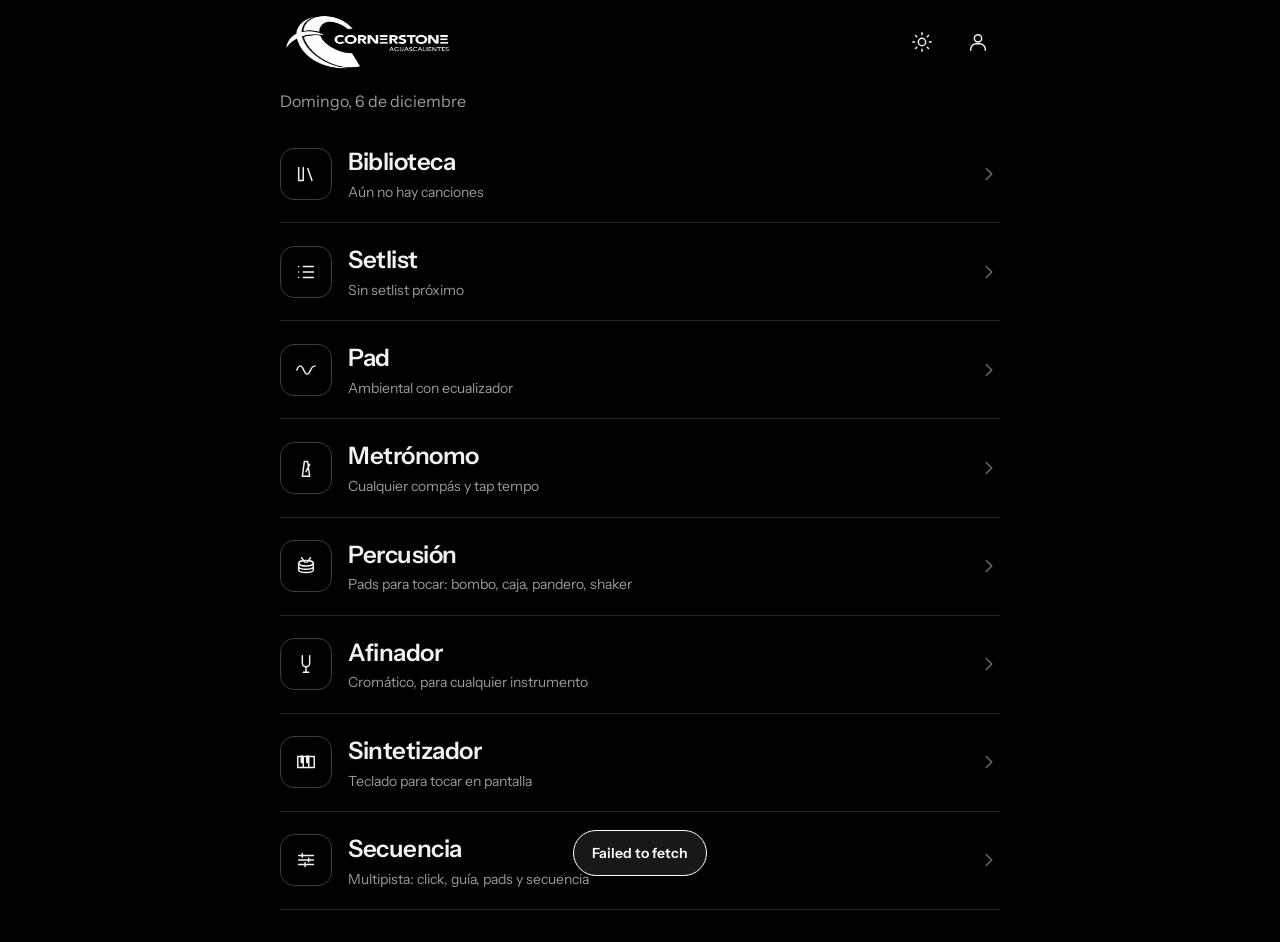
==== index.html @ 1faffb65 "Add files via upload" ====
<!DOCTYPE html>
<html lang="es">
<head>
  <meta charset="UTF-8">
  <meta name="viewport" content="width=device-width, initial-scale=1, viewport-fit=cover">
  <meta name="theme-color" content="#000000">
  <meta name="color-scheme" content="dark">
  <meta name="apple-mobile-web-app-capable" content="yes">
  <meta name="mobile-web-app-capable" content="yes">
  <meta name="apple-mobile-web-app-status-bar-style" content="black-translucent">
  <title>Alabanza</title>
  <link rel="icon" type="image/jpeg" href="logo_app.jpg">
  <link rel="apple-touch-icon" href="logo_app.jpg">

  <link rel="preconnect" href="https://fonts.googleapis.com">
  <link rel="preconnect" href="https://fonts.gstatic.com" crossorigin>
  <link rel="stylesheet" href="https://fonts.googleapis.com/css2?family=Instrument+Sans:wght@400;500;600;700&display=swap">
  <script src="theme.js"></script>
  <link rel="preload" as="image" href="logo_app_2.png">
  <link rel="stylesheet" href="styles.css">

  <!-- El orden importa -->
  <script src="music.js" defer></script>
  <script src="ui.js" defer></script>
  <script src="audio-core.js" defer></script>
  <script src="database.js" defer></script>
  <script src="pads.js" defer></script>
  <script src="metronome.js" defer></script>
  <script src="perc.js" defer></script>
  <script src="tuner.js" defer></script>
  <script src="synth.js" defer></script>
  <script src="pitchshift.js" defer></script>
  <script src="multitrack.js" defer></script>
  <script src="setlist.js" defer></script>
</head>
<body class="on-home">

  <!-- Intro: pantalla negra, el logo aparece con luz y se desvanece para entrar a la app (toca para saltar) -->
  <div id="splash" class="splash" aria-hidden="true">
    <div class="splash-glow"></div>
    <img class="splash-logo" src="logo_app_2.png" alt="">
  </div>

  <!-- Iconos (sprite) -->
  <svg width="0" height="0" style="position:absolute" aria-hidden="true">
    <defs>
      <symbol id="i-library" viewBox="0 0 24 24"><path d="M4 5v14M9 5v14M14 6l4.5 13M4 19h5"/></symbol>
      <symbol id="i-list" viewBox="0 0 24 24"><path d="M9 6h11M9 12h11M9 18h11M4 6h.01M4 12h.01M4 18h.01"/></symbol>
      <symbol id="i-tools" viewBox="0 0 24 24"><path d="M4 8h9M17 8h3M4 16h3M11 16h9"/><circle cx="15" cy="8" r="2"/><circle cx="9" cy="16" r="2"/></symbol>
      <symbol id="i-user" viewBox="0 0 24 24"><circle cx="12" cy="8" r="4"/><path d="M4 21v-1a6 6 0 0 1 6-6h4a6 6 0 0 1 6 6v1"/></symbol>
      <symbol id="i-search" viewBox="0 0 24 24"><circle cx="11" cy="11" r="7"/><path d="m20 20-4-4"/></symbol>
      <symbol id="i-plus" viewBox="0 0 24 24"><path d="M12 5v14M5 12h14"/></symbol>
      <symbol id="i-minus" viewBox="0 0 24 24"><path d="M5 12h14"/></symbol>
      <symbol id="i-edit" viewBox="0 0 24 24"><path d="M4 20h4L19 9l-4-4L4 16v4zM13.5 6.5l4 4"/></symbol>
      <symbol id="i-trash" viewBox="0 0 24 24"><path d="M4 7h16M10 11v6M14 11v6M6 7l1 13h10l1-13M9 7V4h6v3"/></symbol>
      <symbol id="i-x" viewBox="0 0 24 24"><path d="M6 6l12 12M18 6 6 18"/></symbol>
      <symbol id="i-up" viewBox="0 0 24 24"><path d="m6 14 6-6 6 6"/></symbol>
      <symbol id="i-down" viewBox="0 0 24 24"><path d="m6 10 6 6 6-6"/></symbol>
      <symbol id="i-play" viewBox="0 0 24 24"><path d="M8 5v14l11-7z" fill="currentColor" stroke="none"/></symbol>
      <symbol id="i-stop" viewBox="0 0 24 24"><rect x="6" y="6" width="12" height="12" rx="1.5" fill="currentColor" stroke="none"/></symbol>
      <symbol id="i-pad" viewBox="0 0 24 24"><path d="M2 12c2.5-6 5-6 7.5 0s5 6 7.5 0c1.2-2.8 2.4-4.3 5-4.5"/></symbol>
      <symbol id="i-home" viewBox="0 0 24 24"><path d="M4 11.5 12 4l8 7.5M6 10v10h12V10"/></symbol>
      <symbol id="i-chevron" viewBox="0 0 24 24"><path d="m9 6 6 6-6 6"/></symbol>
      <symbol id="i-sun" viewBox="0 0 24 24"><circle cx="12" cy="12" r="4"/><path d="M12 2v2M12 20v2M2 12h2M20 12h2M4.9 4.9l1.4 1.4M17.7 17.7l1.4 1.4M4.9 19.1l1.4-1.4M17.7 6.3l1.4-1.4"/></symbol>
      <symbol id="i-moon" viewBox="0 0 24 24"><path d="M20 14.5A8 8 0 0 1 9.5 4a8 8 0 1 0 10.5 10.5z"/></symbol>
      <symbol id="i-metro" viewBox="0 0 24 24"><path d="M8 21h8l-2.2-16h-3.6L8 21zM12 16l4-8"/></symbol>
      <symbol id="i-tuner" viewBox="0 0 24 24"><path d="M8 3v8a4 4 0 0 0 8 0V3M12 15v6M9 21h6"/></symbol>
      <symbol id="i-drum" viewBox="0 0 24 24"><ellipse cx="12" cy="9" rx="8" ry="3"/><path d="M4 9v7c0 1.7 3.6 3 8 3s8-1.3 8-3V9M4 12.5c0 1.7 3.6 3 8 3s8-1.3 8-3M7 3l4 5M17 3l-4 5"/></symbol>
      <symbol id="i-pause" viewBox="0 0 24 24"><path d="M8 5v14M16 5v14" stroke-width="3"/></symbol>
      <symbol id="i-multi" viewBox="0 0 24 24"><path d="M4 7h16M4 12h16M4 17h16M8 5v4M15 10v4M11 15v4"/></symbol>
      <symbol id="i-keys" viewBox="0 0 24 24"><path d="M3 6h18v12H3zM9 6v12M15 6v12"/><path d="M7.5 6v6M13.5 6v6" stroke-width="3"/></symbol>
    </defs>
  </svg>

  <div class="shell">

    <header class="topbar">
      <!-- Logo: reemplaza el título solo en Inicio; cambia con el tema -->
      <div class="brand">
        <img class="brand-img brand-light" src="logo_pagina.jpg" alt="Cornerstone Aguascalientes">
        <img class="brand-img brand-dark" src="logo_pagina_2.jpg" alt="Cornerstone Aguascalientes">
      </div>
      <h1 id="view-title">Alabanza</h1>
      <span id="net-status" class="net-status" hidden>Sin conexión</span>
      <button class="icon-btn theme-toggle" aria-label="Cambiar tema">
        <svg class="i i-sun"><use href="#i-sun"/></svg><svg class="i i-moon"><use href="#i-moon"/></svg>
      </button>
      <button id="admin-btn" class="icon-btn" aria-label="Acceso administrador" aria-pressed="false">
        <svg class="i"><use href="#i-user"/></svg>
      </button>
    </header>

    <nav class="main-nav" aria-label="Principal">
      <button class="nav-btn active" data-view="home" aria-current="page">
        <svg class="i"><use href="#i-home"/></svg><span>Inicio</span>
      </button>
      <button class="nav-btn" data-view="library">
        <svg class="i"><use href="#i-library"/></svg><span>Biblioteca</span>
      </button>
      <button class="nav-btn" data-view="setlist">
        <svg class="i"><use href="#i-list"/></svg><span>Setlist</span>
      </button>
      <button class="nav-btn" data-view="tools">
        <svg class="i"><use href="#i-tools"/></svg><span>Herramientas</span>
      </button>
    </nav>

    <main class="content">

      <!-- INICIO -->
      <section id="home-view" class="view active" aria-labelledby="view-title">
        <p id="home-date" class="home-date"></p>
        <div class="menu">
          <button class="menu-item" data-go="library">
            <span class="menu-ico"><svg class="i"><use href="#i-library"/></svg></span>
            <span class="menu-text"><span class="menu-title">Biblioteca</span><span id="home-library-sub" class="menu-sub">Cargando…</span></span>
            <svg class="i chev"><use href="#i-chevron"/></svg>
          </button>
          <button class="menu-item" data-go="setlist">
            <span class="menu-ico"><svg class="i"><use href="#i-list"/></svg></span>
            <span class="menu-text"><span class="menu-title">Setlist</span><span id="home-setlist-sub" class="menu-sub">Cargando…</span></span>
            <svg class="i chev"><use href="#i-chevron"/></svg>
          </button>
          <button class="menu-item" data-go="tools" data-focus="tool-pad">
            <span class="menu-ico"><svg class="i"><use href="#i-pad"/></svg></span>
            <span class="menu-text"><span class="menu-title">Pad</span><span class="menu-sub">Ambiental con ecualizador</span></span>
            <svg class="i chev"><use href="#i-chevron"/></svg>
          </button>
          <button class="menu-item" data-go="tools" data-focus="tool-metro">
            <span class="menu-ico"><svg class="i"><use href="#i-metro"/></svg></span>
            <span class="menu-text"><span class="menu-title">Metrónomo</span><span class="menu-sub">Cualquier compás y tap tempo</span></span>
            <svg class="i chev"><use href="#i-chevron"/></svg>
          </button>
          <button class="menu-item" data-go="tools" data-focus="tool-perc">
            <span class="menu-ico"><svg class="i"><use href="#i-drum"/></svg></span>
            <span class="menu-text"><span class="menu-title">Percusión</span><span class="menu-sub">Pads para tocar: bombo, caja, pandero, shaker</span></span>
            <svg class="i chev"><use href="#i-chevron"/></svg>
          </button>
          <button class="menu-item" data-go="tools" data-focus="tool-tuner">
            <span class="menu-ico"><svg class="i"><use href="#i-tuner"/></svg></span>
            <span class="menu-text"><span class="menu-title">Afinador</span><span class="menu-sub">Cromático, para cualquier instrumento</span></span>
            <svg class="i chev"><use href="#i-chevron"/></svg>
          </button>
          <button class="menu-item" data-go="tools" data-focus="tool-synth">
            <span class="menu-ico"><svg class="i"><use href="#i-keys"/></svg></span>
            <span class="menu-text"><span class="menu-title">Sintetizador</span><span class="menu-sub">Teclado para tocar en pantalla</span></span>
            <svg class="i chev"><use href="#i-chevron"/></svg>
          </button>
          <button class="menu-item" data-go="tools" data-focus="tool-multi">
            <span class="menu-ico"><svg class="i"><use href="#i-multi"/></svg></span>
            <span class="menu-text"><span class="menu-title">Secuencia</span><span class="menu-sub">Multipista: click, guía, pads y secuencia</span></span>
            <svg class="i chev"><use href="#i-chevron"/></svg>
          </button>
        </div>
      </section>

      <!-- BIBLIOTECA -->
      <section id="library-view" class="view" aria-labelledby="view-title">
        <div class="search-row">
          <label class="search">
            <svg class="i"><use href="#i-search"/></svg>
            <input id="search-input" type="search" placeholder="Buscar por título o letra" autocomplete="off" aria-label="Buscar canción">
          </label>
          <button id="add-song-btn" class="btn btn-primary btn-square admin-only" aria-label="Agregar canción">
            <svg class="i"><use href="#i-plus"/></svg>
          </button>
        </div>
        <div id="songs-list" class="list"><p class="empty">Cargando biblioteca…</p></div>
      </section>

      <!-- SETLIST -->
      <section id="setlist-view" class="view" aria-labelledby="view-title">
        <div class="date-row">
          <input id="setlist-date" type="date" aria-label="Fecha del servicio">
        </div>
        <div id="date-chips" class="chips" aria-label="Fechas con setlist"></div>
        <div id="setlist-songs" class="list"></div>
        <button id="add-to-setlist-btn" class="btn btn-block admin-only">
          <svg class="i"><use href="#i-plus"/></svg>Agregar canción
        </button>
      </section>

      <!-- HERRAMIENTAS -->
      <section id="tools-view" class="view" aria-labelledby="view-title">
        <div id="tool-tabs" class="seg tool-tabs" role="tablist" aria-label="Herramientas">
          <button type="button" data-tool="tool-pad" class="active">Pad</button>
          <button type="button" data-tool="tool-metro">Metrónomo</button>
          <button type="button" data-tool="tool-perc">Percusión</button>
          <button type="button" data-tool="tool-tuner">Afinador</button>
          <button type="button" data-tool="tool-synth">Sinte</button>
          <button type="button" data-tool="tool-multi">Secuencia</button>
        </div>

        <div class="tool active" id="tool-pad">
          <div class="tool-head">
            <h2>Pad</h2>
            <button id="pad-toggle" class="round-btn" aria-label="Reproducir pad" aria-pressed="false">
              <svg class="i i-play"><use href="#i-play"/></svg>
              <svg class="i i-stop"><use href="#i-stop"/></svg>
            </button>
          </div>
          <div id="pad-keys" class="keys" role="group" aria-label="Tono del pad"></div>
          <label class="slider-row">
            <span>Volumen</span>
            <input id="pad-volume" type="range" min="0" max="100" value="50" aria-label="Volumen del pad">
            <output id="pad-volume-value">50%</output>
          </label>

          <div class="eq" role="group" aria-label="Ecualizador del pad">
            <div class="eq-head">
              <h3>Ecualizador</h3>
              <button id="pad-eq-reset" type="button" class="btn btn-sm">Restablecer</button>
            </div>
            <label class="slider-row"><span>Graves</span>
              <input id="eq-low" type="range" min="-12" max="12" step="1" value="0" aria-label="Graves">
              <output id="eq-low-value">0 dB</output></label>
            <label class="slider-row"><span>Medios</span>
              <input id="eq-mid" type="range" min="-12" max="12" step="1" value="0" aria-label="Medios">
              <output id="eq-mid-value">0 dB</output></label>
            <label class="slider-row"><span>Agudos</span>
              <input id="eq-high" type="range" min="-12" max="12" step="1" value="0" aria-label="Agudos">
              <output id="eq-high-value">0 dB</output></label>
            <label class="slider-row"><span>Ambiente</span>
              <input id="pad-reverb" type="range" min="0" max="100" value="55" aria-label="Ambiente (reverb)">
              <output id="pad-reverb-value">55%</output></label>
          </div>
        </div>

        <div class="tool" id="tool-metro">
          <div class="tool-head">
            <h2>Metrónomo</h2>
            <button id="metro-toggle" class="round-btn" aria-label="Reproducir metrónomo" aria-pressed="false">
              <svg class="i i-play"><use href="#i-play"/></svg>
              <svg class="i i-stop"><use href="#i-stop"/></svg>
            </button>
          </div>

          <div class="bpm-stage">
            <button id="bpm-down" class="icon-btn lg" aria-label="Bajar 1 BPM"><svg class="i"><use href="#i-minus"/></svg></button>
            <div class="bpm-readout">
              <input id="bpm-input" type="number" inputmode="numeric" min="40" max="240" value="120" aria-label="BPM">
              <span>BPM</span>
            </div>
            <button id="bpm-up" class="icon-btn lg" aria-label="Subir 1 BPM"><svg class="i"><use href="#i-plus"/></svg></button>
          </div>

          <div id="beat-dots" class="beat-dots" aria-hidden="true"></div>
          <input id="bpm-slider" class="wide-slider" type="range" min="40" max="240" value="120" aria-label="Ajustar BPM">

          <div class="metro-row">
            <button id="tap-btn" class="btn">Tap tempo</button>
            <div class="meter-pick" role="group" aria-label="Compás">
              <select id="meter-num" aria-label="Tiempos por compás (numerador)"></select>
              <span class="meter-slash">/</span>
              <select id="meter-den" aria-label="Figura que marca el tiempo (denominador)"></select>
            </div>
          </div>
          <div id="meter-presets" class="chips" role="group" aria-label="Compases comunes">
            <button type="button" class="chip" data-num="2" data-den="4">2/4</button>
            <button type="button" class="chip" data-num="3" data-den="4">3/4</button>
            <button type="button" class="chip" data-num="4" data-den="4">4/4</button>
            <button type="button" class="chip" data-num="5" data-den="4">5/4</button>
            <button type="button" class="chip" data-num="6" data-den="8">6/8</button>
            <button type="button" class="chip" data-num="9" data-den="8">9/8</button>
            <button type="button" class="chip" data-num="12" data-den="8">12/8</button>
          </div>

          <div id="compound-mode" class="seg compound-mode" role="group" aria-label="Qué marca el BPM en compases compuestos" hidden>
            <button type="button" data-mode="group">BPM = pulso de 3</button>
            <button type="button" data-mode="sub">BPM = cada corchea</button>
          </div>

          <p id="meter-hint" class="hint"></p>

          <label class="slider-row">
            <span>Volumen</span>
            <input id="metro-volume" type="range" min="0" max="100" value="70" aria-label="Volumen del metrónomo">
            <output id="metro-volume-value">70%</output>
          </label>
        </div>

        <div class="tool" id="tool-perc">
          <div class="tool-head">
            <h2>Percusión</h2>
            <div id="perc-banks" class="seg" role="group" aria-label="Banco de sonidos">
              <button type="button" data-bank="0" class="active" aria-pressed="true">Banco 1</button>
              <button type="button" data-bank="1" aria-pressed="false">Banco 2</button>
            </div>
          </div>

          <div id="perc-pads" class="perc-pads" aria-label="Pads de percusión"></div>
          <p class="hint">Toca los pads (puedes usar varios dedos a la vez). En PC: Q W E / A S D.</p>

          <label class="slider-row"><span>Volumen</span>
            <input id="perc-volume" type="range" min="0" max="100" value="85" aria-label="Volumen de la percusión">
            <output id="perc-volume-value">85%</output></label>
          <label class="slider-row"><span>Ambiente</span>
            <input id="perc-reverb" type="range" min="0" max="100" value="30" aria-label="Ambiente de la percusión">
            <output id="perc-reverb-value">30%</output></label>
        </div>

        <div class="tool" id="tool-tuner">
          <div class="tool-head">
            <h2>Afinador</h2>
            <button id="tuner-toggle" class="round-btn" aria-label="Activar afinador" aria-pressed="false">
              <svg class="i i-play"><use href="#i-play"/></svg>
              <svg class="i i-stop"><use href="#i-stop"/></svg>
            </button>
          </div>
          <div class="tuner-read">
            <div id="tuner-note" class="tuner-note">–</div>
            <div id="tuner-sub" class="tuner-sub">Toca el botón para activar el micrófono</div>
          </div>
          <div id="tuner-meter" class="tuner-meter" aria-hidden="true"><div id="tuner-needle" class="tuner-needle"></div></div>
          <div id="tuner-strings" class="strings" hidden></div>
          <p class="hint">Afinador cromático: detecta cualquier nota, sirve para cualquier instrumento.</p>
        </div>

        <div class="tool" id="tool-synth">
          <div class="tool-head">
            <h2>Sintetizador</h2>
            <button id="synth-sustain" class="btn btn-sm" type="button" aria-pressed="false">Sostener</button>
          </div>
          <div id="synth-presets" class="chips" role="group" aria-label="Sonido"></div>
          <div class="synth-oct">
            <button id="synth-oct-down" class="icon-btn lg" aria-label="Octava abajo"><svg class="i"><use href="#i-minus"/></svg></button>
            <div class="synth-oct-read"><strong id="synth-oct">C4</strong><span id="synth-oct-hint"></span></div>
            <button id="synth-oct-up" class="icon-btn lg" aria-label="Octava arriba"><svg class="i"><use href="#i-plus"/></svg></button>
          </div>
          <div id="synth-piano" class="piano" aria-label="Teclado"></div>
          <p class="hint">También funciona con el teclado de la PC: A S D F G H J K L ; (blancas) y W E T Y U O P (negras).</p>
          <label class="slider-row"><span>Volumen</span>
            <input id="synth-volume" type="range" min="0" max="100" value="60" aria-label="Volumen del sintetizador">
            <output id="synth-volume-value">60%</output></label>
          <label class="slider-row"><span>Ambiente</span>
            <input id="synth-reverb" type="range" min="0" max="100" value="35" aria-label="Ambiente del sintetizador">
            <output id="synth-reverb-value">35%</output></label>
          <label class="slider-row"><span>Brillo</span>
            <input id="synth-bright" type="range" min="0" max="100" value="50" aria-label="Brillo del sintetizador">
            <output id="synth-bright-value">50%</output></label>
        </div>

        <div class="tool" id="tool-multi">
          <div class="tool-head">
            <h2>Secuencia</h2>
            <span id="mt-badge" class="mt-badge" role="status">⚪ Elige una canción</span>
          </div>

          <select id="mt-song" class="mt-select" aria-label="Canción con secuencia"></select>

          <div id="mt-pitch-row" class="mt-pitch" hidden>
            <button id="mt-pitch-down" type="button" aria-label="Bajar medio tono">−</button>
            <div id="mt-pitch" class="mt-pitch-text" role="status"></div>
            <button id="mt-pitch-up" type="button" aria-label="Subir medio tono">+</button>
          </div>

          <p id="mt-status" class="mt-status" role="status"></p>

          <div class="mt-transport">
            <button id="mt-play" class="mt-btn" type="button" aria-pressed="false" disabled><svg class="i"><use href="#i-play"/></svg>Play</button>
            <button id="mt-pause" class="mt-btn" type="button" disabled><svg class="i"><use href="#i-pause"/></svg>Pausa</button>
            <button id="mt-stop" class="mt-btn" type="button" disabled><svg class="i"><use href="#i-stop"/></svg>Stop</button>
          </div>

          <div class="mt-seek-row">
            <input id="mt-seek" type="range" min="0" max="1000" value="0" disabled aria-label="Posición">
            <output id="mt-time">0:00 / 0:00</output>
          </div>

          <div id="mt-mode" class="seg mt-mode" role="group" aria-label="Modo de salida">
            <button type="button" data-mode="stereo" class="active" aria-pressed="true">Estéreo normal</button>
            <button type="button" data-mode="split" aria-pressed="false">Split L/R en vivo</button>
          </div>
          <p id="mt-mode-hint" class="hint"></p>

          <div id="mt-mixer" class="mt-mixer"></div>

          <div class="mt-offline">
            <button id="mt-download" class="btn btn-block" type="button">Descargar setlist offline</button>
            <progress id="mt-progress" max="100" value="0" hidden></progress>
            <p id="mt-storage" class="hint"></p>
          </div>
        </div>

      </section>
    </main>
  </div>

  <!-- VISOR DE CANCIONES -->
  <div id="song-viewer" class="viewer" hidden role="dialog" aria-modal="true" aria-labelledby="song-title">
    <div class="viewer-head">
      <button id="close-viewer" class="icon-btn" aria-label="Cerrar"><svg class="i"><use href="#i-x"/></svg></button>
      <div class="viewer-title">
        <h2 id="song-title"></h2>
        <p id="song-meta"></p>
      </div>
      <button class="icon-btn theme-toggle" aria-label="Cambiar tema">
        <svg class="i i-sun"><use href="#i-sun"/></svg><svg class="i i-moon"><use href="#i-moon"/></svg>
      </button>
      <button id="edit-from-viewer-btn" class="icon-btn admin-only" aria-label="Editar canción"><svg class="i"><use href="#i-edit"/></svg></button>
    </div>

    <div class="viewer-tools">
      <div class="seg" role="group" aria-label="Tipo de vista">
        <button id="view-singer" type="button" class="active">Cantante</button>
        <button id="view-musician" type="button">Músico</button>
      </div>
      <div class="seg" role="group" aria-label="Solo acordes">
        <button id="chords-only" type="button" aria-pressed="false" hidden>Solo acordes</button>
      </div>

      <div class="stepper" role="group" aria-label="Transponer">
        <button id="transpose-down" type="button" aria-label="Bajar un semitono"><svg class="i"><use href="#i-minus"/></svg></button>
        <button id="current-key" type="button" aria-label="Tono actual. Toca para volver al original">C</button>
        <button id="transpose-up" type="button" aria-label="Subir un semitono"><svg class="i"><use href="#i-plus"/></svg></button>
      </div>

      <div class="stepper" role="group" aria-label="Tamaño de letra">
        <button id="font-down" type="button" aria-label="Letra más pequeña">A−</button>
        <button id="font-up" type="button" aria-label="Letra más grande">A+</button>
      </div>

      <div class="quick">
        <button id="quick-pad-btn" class="icon-btn outline" aria-label="Pad en el tono actual"><svg class="i"><use href="#i-pad"/></svg></button>
        <button id="quick-metro-btn" class="icon-btn outline" aria-label="Metrónomo"><svg class="i"><use href="#i-metro"/></svg></button>
      </div>
    </div>

    <div id="song-content" class="song-content"></div>
  </div>

  <!-- DIÁLOGO: ACCESO ADMIN -->
  <dialog id="login-dialog">
    <form id="login-form" method="dialog" class="dlg">
      <h3>Acceso administrador</h3>
      <label class="field">
        <span>PIN</span>
        <input id="admin-pin" type="password" inputmode="numeric" autocomplete="off" maxlength="12" required>
      </label>
      <p id="login-error" class="form-error" role="alert" hidden></p>
      <div class="dlg-actions">
        <button type="button" id="cancel-login" class="btn">Cancelar</button>
        <button type="submit" id="submit-login" class="btn btn-primary">Entrar</button>
      </div>
    </form>
  </dialog>

  <!-- DIÁLOGO: CANCIÓN -->
  <dialog id="song-dialog">
    <form id="song-form" method="dialog" class="dlg">
      <h3 id="song-dialog-title">Nueva canción</h3>
      <label class="field">
        <span>Título</span>
        <input id="song-title-input" type="text" required maxlength="200">
      </label>
      <div class="field-row">
        <label class="field">
          <span>Tono original</span>
          <select id="song-key"></select>
        </label>
        <label class="field">
          <span>BPM</span>
          <input id="song-bpm" type="number" inputmode="numeric" min="40" max="240" value="120" required>
        </label>
        <label class="field">
          <span>Compás</span>
          <select id="song-ts"></select>
        </label>
      </div>
      <label class="field">
        <span>Letra con acordes</span>
        <textarea id="song-lyrics" rows="12" wrap="off" spellcheck="false" placeholder="[Intro]&#10;C   Am   F   G&#10;&#10;[Verso 1]&#10;C        Am     F&#10;Grande es el Señor&#10;G          C     Am&#10;Y muy digno de loar"></textarea>
        <small>Escribe los acordes en una línea arriba de la letra, cada uno justo sobre la sílaba donde cambia. Una línea sola como [Coro] crea un título de sección. Una línea de solo acordes (intro) déjala seguida de un renglón vacío.</small>
      </label>
      <div class="dlg-actions">
        <button type="button" id="cancel-song" class="btn">Cancelar</button>
        <button type="submit" id="save-song" class="btn btn-primary">Guardar</button>
      </div>
    </form>
  </dialog>

  <!-- DIÁLOGO: AGREGAR AL SETLIST -->
  <dialog id="setlist-dialog">
    <form id="setlist-form" method="dialog" class="dlg">
      <h3>Agregar al setlist</h3>
      <label class="field">
        <span>Canción</span>
        <select id="sl-song" required></select>
      </label>
      <label class="field">
        <span>Tono para este servicio</span>
        <select id="sl-key"></select>
      </label>
      <div class="dlg-actions">
        <button type="button" id="cancel-sl" class="btn">Cancelar</button>
        <button type="submit" class="btn btn-primary">Agregar</button>
      </div>
    </form>
  </dialog>

  <!-- DIÁLOGO: AJUSTES DEL PAD (se abre dejando presionado el botón de pad en el setlist) -->
  <dialog id="pad-dialog">
    <div class="dlg">
      <div>
        <h3>Ajustes del pad</h3>
        <p id="pad-dlg-sub" class="row-sub"></p>
      </div>
      <button type="button" id="pd-toggle" class="btn btn-primary">Reproducir</button>
      <div>
        <label class="slider-row"><span>Volumen</span>
          <input id="pd-volume" type="range" min="0" max="100" value="50" aria-label="Volumen del pad">
          <output id="pd-volume-value">50%</output></label>
      </div>
      <div class="eq" role="group" aria-label="Ecualizador del pad">
        <div class="eq-head">
          <h3>Ecualizador</h3>
          <button id="pd-reset" type="button" class="btn btn-sm">Restablecer</button>
        </div>
        <label class="slider-row"><span>Graves</span>
          <input id="pd-low" type="range" min="-12" max="12" step="1" value="0" aria-label="Graves">
          <output id="pd-low-value">0 dB</output></label>
        <label class="slider-row"><span>Medios</span>
          <input id="pd-mid" type="range" min="-12" max="12" step="1" value="0" aria-label="Medios">
          <output id="pd-mid-value">0 dB</output></label>
        <label class="slider-row"><span>Agudos</span>
          <input id="pd-high" type="range" min="-12" max="12" step="1" value="0" aria-label="Agudos">
          <output id="pd-high-value">0 dB</output></label>
        <label class="slider-row"><span>Ambiente</span>
          <input id="pd-reverb" type="range" min="0" max="100" value="55" aria-label="Ambiente (reverb)">
          <output id="pd-reverb-value">55%</output></label>
      </div>
      <div class="dlg-actions">
        <button type="button" id="pd-close" class="btn">Cerrar</button>
      </div>
    </div>
  </dialog>

  <div id="toast-root" class="toast-root" aria-live="polite"></div>

  <script>
    /* Service Worker: la app abre sin internet (el audio de las secuencias se guarda aparte) */
    if ('serviceWorker' in navigator) {
      window.addEventListener('load', function () { navigator.serviceWorker.register('sw.js').catch(function () {}); });
    }
  </script>

  <script>
    /* Intro: se retira sola al terminar la animación; tocar la pantalla la salta */
    (function () {
      var el = document.getElementById('splash');
      if (!el) return;
      var done = false;
      function remove() { if (done) return; done = true; el.remove(); }
      el.addEventListener('animationend', function (e) { if (e.animationName === 'splash-out') remove(); });
      el.addEventListener('click', function () { el.classList.add('skip'); setTimeout(remove, 450); });
      setTimeout(remove, 6000); // seguro por si el navegador no dispara animationend
    })();
  </script>
</body>
</html>
---- styles.css ----
/* ============================================
   ALABANZA - Diseño minimalista, negro sobre todo
   Negro puro de fondo, blanco para lo que importa.
   ============================================ */

:root {
  --bg: #000;
  --s1: #0e0e0e;
  --s2: #181818;
  --line: #262626;
  --line-2: #3d3d3d;
  --dim: #6b6b6b;
  --muted: #9a9a9a;
  --fg: #f2f2f2;
  --white: #fff;
  --press: #d9d9d9;
  --chord: #cfcfcf;
  --backdrop: rgba(0, 0, 0, .85);

  --font: 'Instrument Sans', system-ui, -apple-system, 'Segoe UI', Roboto, sans-serif;
  --nav-h: 64px;
  --safe-b: env(safe-area-inset-bottom, 0px);
  --safe-t: env(safe-area-inset-top, 0px);
}

/* Tema claro: se invierten fondo y acento */
:root[data-theme="light"] {
  --bg: #fff; --s1: #f5f5f5; --s2: #ebebeb;
  --line: #e4e4e4; --line-2: #c9c9c9;
  --dim: #8c8c8c; --muted: #5f5f5f; --fg: #0d0d0d; --white: #000;
  --press: #333; --chord: #333; --backdrop: rgba(0, 0, 0, .45);
  color-scheme: light;
}

*, *::before, *::after { box-sizing: border-box; margin: 0; padding: 0; }

html { color-scheme: dark; -webkit-text-size-adjust: 100%; }

body {
  background: var(--bg);
  color: var(--fg);
  font-family: var(--font);
  font-size: 16px;
  line-height: 1.45;
  -webkit-font-smoothing: antialiased;
  -webkit-tap-highlight-color: transparent;
  min-height: 100dvh;
}
body.no-scroll { overflow: hidden; }

[hidden] { display: none !important; }

button, input, select, textarea { font: inherit; color: inherit; }
button { background: none; border: 0; cursor: pointer; }
:focus-visible { outline: 2px solid var(--white); outline-offset: 2px; }

.i {
  width: 22px; height: 22px; flex: none;
  fill: none; stroke: currentColor; stroke-width: 1.6;
  stroke-linecap: round; stroke-linejoin: round;
}

/* ---------- Estructura ---------- */
.shell { max-width: 720px; margin: 0 auto; padding: 0 20px; }

.topbar {
  position: sticky; top: 0; z-index: 10;
  display: flex; align-items: center; gap: 12px;
  padding: calc(var(--safe-t) + 14px) 0 10px;
  background: var(--bg);
}
.topbar h1 { flex: 1; font-size: 34px; font-weight: 600; letter-spacing: -0.03em; line-height: 1.1; }
.logo { height: 28px; }

.net-status {
  font-size: 12px; color: var(--muted);
  border: 1px solid var(--line-2); border-radius: 999px; padding: 3px 10px;
}

.content { padding: 8px 0 calc(var(--nav-h) + var(--safe-b) + 32px); }
.view { display: none; }
.view.active { display: block; }

/* ---------- Navegación ---------- */
.main-nav {
  position: fixed; left: 0; right: 0; bottom: 0; z-index: 20;
  display: flex; justify-content: center;
  height: calc(var(--nav-h) + var(--safe-b)); padding-bottom: var(--safe-b);
  background: var(--bg); border-top: 1px solid var(--line);
}
.nav-btn {
  flex: 1; max-width: 240px;
  display: flex; flex-direction: column; align-items: center; justify-content: center; gap: 3px;
  color: var(--dim); font-size: 12px; font-weight: 500;
  transition: color .15s;
}
.nav-btn.active { color: var(--white); }

@media (min-width: 900px) {
  .shell { max-width: none; padding: 0 48px 0 168px; }
  .content, .topbar { max-width: 720px; margin: 0 auto; }
  .main-nav {
    right: auto; top: 0; width: 120px; height: auto; padding: 96px 0 0;
    flex-direction: column; justify-content: flex-start; gap: 8px;
    border-top: 0; border-right: 1px solid var(--line);
  }
  .nav-btn { flex: none; max-width: none; height: 72px; }
  .content { padding-bottom: 48px; }
}

/* ---------- Botones ---------- */
.icon-btn {
  width: 44px; height: 44px; flex: none; border-radius: 50%;
  display: inline-flex; align-items: center; justify-content: center;
  color: var(--fg);
}
.icon-btn:active { background: var(--s2); }
.icon-btn.lg { width: 56px; height: 56px; border: 1px solid var(--line-2); }
.icon-btn.outline { border: 1px solid var(--line-2); }
.icon-btn.outline.on { background: var(--white); color: var(--bg); border-color: var(--white); }
#admin-btn[aria-pressed="true"] { background: var(--white); color: var(--bg); }

.btn {
  display: inline-flex; align-items: center; justify-content: center; gap: 8px;
  min-height: 48px; padding: 0 20px; border-radius: 12px;
  border: 1px solid var(--line-2); font-weight: 600;
  transition: background .15s, border-color .15s;
}
.btn:active { background: var(--s2); }
.btn:disabled { opacity: .5; cursor: default; }
.btn-primary { background: var(--white); color: var(--bg); border-color: var(--white); }
.btn-primary:active { background: var(--press); }
.btn-square { width: 48px; padding: 0; }
.btn-block { width: 100%; margin-top: 20px; }

/* Elementos solo para admin */
.admin-only { display: none !important; }
body.admin-mode .admin-only { display: inline-flex !important; }
body.admin-mode .row-tools.admin-only { display: flex !important; }

/* ---------- Biblioteca ---------- */
.search-row { display: flex; gap: 10px; margin-bottom: 8px; }
.search {
  flex: 1; display: flex; align-items: center; gap: 10px;
  height: 48px; padding: 0 16px; border-radius: 12px;
  background: var(--s1); border: 1px solid var(--line); color: var(--muted);
}
.search:focus-within { border-color: var(--line-2); color: var(--fg); }
.search input { flex: 1; min-width: 0; height: 100%; background: none; border: 0; outline: 0; color: var(--fg); }
.search input::placeholder { color: var(--dim); }

.list { margin-top: 8px; }
.row { display: flex; align-items: center; flex-wrap: wrap; border-bottom: 1px solid var(--line); }
.row-main {
  flex: 1; min-width: 0; display: flex; align-items: center; gap: 16px;
  padding: 18px 0; text-align: left;
}
.row-main:active .row-title { opacity: .6; }
.row-text { flex: 1; min-width: 0; display: flex; flex-direction: column; gap: 2px; }
.row-title { font-size: 19px; font-weight: 600; letter-spacing: -0.01em; overflow-wrap: anywhere; }
.row-sub { font-size: 14px; color: var(--muted); }
.key-badge {
  flex: none; min-width: 48px; height: 48px; padding: 0 8px; border-radius: 12px;
  display: inline-flex; align-items: center; justify-content: center;
  border: 1px solid var(--line-2); font-size: 18px; font-weight: 700;
}
.row-tools { align-items: center; gap: 2px; margin-left: 8px; }
.row-num { width: 28px; flex: none; color: var(--dim); font-variant-numeric: tabular-nums; font-weight: 500; }
.row-setlist .row-tools { flex-basis: 100%; justify-content: flex-end; margin: -6px 0 12px; }

.key-select {
  height: 40px; padding: 0 10px; border-radius: 10px; margin-right: auto;
  background: var(--s1); border: 1px solid var(--line-2);
}

.empty { padding: 56px 8px; text-align: center; color: var(--muted); }

/* ---------- Setlist ---------- */
.date-row input[type="date"] {
  width: 100%; height: 52px; padding: 0 16px; border-radius: 12px;
  background: var(--s1); border: 1px solid var(--line); font-size: 18px; font-weight: 600;
}
.chips { display: flex; gap: 8px; overflow-x: auto; margin-top: 12px; scrollbar-width: none; }
.chips:empty { display: none; }
.chip {
  flex: none; height: 36px; padding: 0 14px; border-radius: 999px;
  border: 1px solid var(--line-2); color: var(--muted); font-size: 14px; font-weight: 500;
}
.chip.active { background: var(--white); color: var(--bg); border-color: var(--white); }

/* ---------- Herramientas ---------- */
.tool { padding: 24px 0 32px; border-bottom: 1px solid var(--line); }
.tool:last-child { border-bottom: 0; }
.tool-head { display: flex; align-items: center; justify-content: space-between; margin-bottom: 20px; }
.tool-head h2 { font-size: 24px; font-weight: 600; letter-spacing: -0.02em; }

.round-btn {
  width: 64px; height: 64px; border-radius: 50%;
  display: inline-flex; align-items: center; justify-content: center;
  border: 1px solid var(--line-2); color: var(--white);
  transition: background .15s, color .15s;
}
.round-btn .i { width: 26px; height: 26px; }
.round-btn .i-stop, .round-btn.playing .i-play { display: none; }
.round-btn.playing .i-stop { display: block; }
.round-btn.playing { background: var(--white); color: var(--bg); border-color: var(--white); }

.keys { display: grid; grid-template-columns: repeat(4, 1fr); gap: 8px; }
.key-btn {
  height: 58px; border-radius: 12px; border: 1px solid var(--line);
  background: var(--s1); font-size: 19px; font-weight: 600;
  transition: background .15s, color .15s;
}
.key-btn:active { background: var(--s2); }
.key-btn.active { background: var(--white); color: var(--bg); border-color: var(--white); }

.slider-row { display: flex; align-items: center; gap: 14px; margin-top: 24px; color: var(--muted); font-size: 14px; }
.slider-row span { width: 72px; }
.slider-row output { min-width: 52px; text-align: right; font-variant-numeric: tabular-nums; color: var(--fg); }

/* Sliders: pista fina, pulgar blanco */
input[type="range"] {
  -webkit-appearance: none; appearance: none; flex: 1; width: 100%; height: 28px;
  background: transparent; cursor: pointer;
}
input[type="range"]::-webkit-slider-runnable-track { height: 2px; background: var(--line-2); border-radius: 2px; }
input[type="range"]::-moz-range-track { height: 2px; background: var(--line-2); border-radius: 2px; }
input[type="range"]::-webkit-slider-thumb {
  -webkit-appearance: none; width: 22px; height: 22px; margin-top: -10px;
  border-radius: 50%; background: var(--white); border: 0;
}
input[type="range"]::-moz-range-thumb { width: 22px; height: 22px; border-radius: 50%; background: var(--white); border: 0; }

.bpm-stage { display: flex; align-items: center; justify-content: space-between; gap: 8px; }
.bpm-readout { display: flex; flex-direction: column; align-items: center; }
.bpm-readout input {
  width: 3.2ch; background: none; border: 0; outline: 0; text-align: center;
  font-size: 104px; line-height: 1; font-weight: 300; letter-spacing: -0.04em;
  font-variant-numeric: tabular-nums; -moz-appearance: textfield; appearance: textfield;
}
.bpm-readout input::-webkit-outer-spin-button,
.bpm-readout input::-webkit-inner-spin-button { -webkit-appearance: none; margin: 0; }
.bpm-readout span { color: var(--muted); font-size: 14px; font-weight: 500; letter-spacing: .02em; }

.beat-dots { display: flex; justify-content: center; align-items: center; gap: 14px; height: 28px; margin: 20px 0 8px; }
.dot { width: 12px; height: 12px; border-radius: 50%; border: 1.5px solid var(--line-2); transition: background .06s, border-color .06s; }
.dot.accent { width: 16px; height: 16px; }
.dot.on { background: var(--white); border-color: var(--white); }

.metro-row { display: flex; align-items: center; justify-content: space-between; gap: 12px; margin-top: 16px; }

.theme-toggle .i-moon { display: none; }
:root[data-theme="light"] .theme-toggle .i-sun { display: none; }
:root[data-theme="light"] .theme-toggle .i-moon { display: block; }

/* ---------- Inicio ---------- */
.home-date { color: var(--muted); margin: 2px 0 12px; }
.menu-item {
  width: 100%; display: flex; align-items: center; gap: 16px;
  padding: 20px 0; text-align: left; border-bottom: 1px solid var(--line);
}
.menu-item:active .menu-title { opacity: .6; }
.menu-ico {
  flex: none; width: 52px; height: 52px; border-radius: 14px;
  display: inline-flex; align-items: center; justify-content: center; border: 1px solid var(--line-2);
}
.menu-text { flex: 1; min-width: 0; display: flex; flex-direction: column; gap: 2px; }
.menu-title { font-size: 24px; font-weight: 600; letter-spacing: -0.02em; }
.menu-sub { font-size: 14px; color: var(--muted); }
.chev { color: var(--dim); }
.tool { scroll-margin-top: 72px; }

/* ---------- Ecualizador y compás ---------- */
.eq { margin-top: 28px; padding-top: 20px; border-top: 1px solid var(--line); }
.eq-head { display: flex; align-items: center; justify-content: space-between; }
.eq-head h3 { font-size: 17px; font-weight: 600; }
.eq .slider-row { margin-top: 12px; }
.btn-sm { min-height: 36px; padding: 0 14px; font-size: 14px; border-radius: 10px; }

.meter-pick { display: inline-flex; align-items: center; gap: 6px; }
.meter-pick select {
  height: 48px; min-width: 64px; padding: 0 10px; border-radius: 12px; text-align: center;
  background: var(--s1); border: 1px solid var(--line-2); font-size: 20px; font-weight: 700;
}
.meter-slash { font-size: 24px; color: var(--muted); }
#meter-presets { margin-top: 14px; }
.beat-dots { flex-wrap: wrap; height: auto; min-height: 28px; row-gap: 10px; }
.beat-dots.many { gap: 8px; }
.beat-dots.many .dot { width: 10px; height: 10px; }
.beat-dots.many .dot.accent { width: 14px; height: 14px; }
.dot.sub { width: 14px; height: 14px; }

/* ---------- Control segmentado / stepper ---------- */
.seg, .stepper {
  display: inline-flex; border: 1px solid var(--line-2); border-radius: 12px; overflow: hidden; flex: none;
}
.seg button, .stepper button {
  height: 44px; min-width: 44px; padding: 0 16px; font-weight: 600; font-size: 15px;
  display: inline-flex; align-items: center; justify-content: center;
}
.seg button + button, .stepper button + button { border-left: 1px solid var(--line-2); }
.seg button.active { background: var(--white); color: var(--bg); }
.stepper button:active { background: var(--s2); }
.stepper #current-key { min-width: 60px; font-size: 18px; font-weight: 700; }
.stepper #current-key.changed { background: var(--white); color: var(--bg); }

/* ---------- Visor ---------- */
.viewer {
  position: fixed; inset: 0; z-index: 50; background: var(--bg);
  display: flex; flex-direction: column;
}
.viewer-head {
  display: flex; align-items: center; gap: 8px;
  padding: calc(var(--safe-t) + 10px) 12px 10px;
}
.viewer-title { flex: 1; min-width: 0; text-align: center; }
.viewer-title h2 { font-size: 19px; font-weight: 600; letter-spacing: -0.01em; white-space: nowrap; overflow: hidden; text-overflow: ellipsis; }
.viewer-title p { font-size: 13px; color: var(--muted); }

.viewer-tools {
  display: flex; flex-wrap: wrap; align-items: center; gap: 10px;
  padding: 10px 16px 14px; border-bottom: 1px solid var(--line);
}
.quick { display: flex; gap: 8px; margin-left: auto; }

.song-content {
  flex: 1; overflow-y: auto; -webkit-overflow-scrolling: touch;
  padding: 28px 22px calc(var(--safe-b) + 120px);
  max-width: 760px; width: 100%; margin: 0 auto;
  font-size: calc(clamp(24px, 6vw, 34px) * var(--fs, 1));
  line-height: 1.5; letter-spacing: -0.01em;
}
.song-content .ln { margin-bottom: .3em; overflow-wrap: break-word; }
.song-content .gap { height: 1em; }
.song-content .sec {
  margin: 1.6em 0 .5em; font-size: .52em; font-weight: 600; color: var(--muted);
  letter-spacing: .02em; padding-bottom: .4em; border-bottom: 1px solid var(--line);
}
.song-content .sec:first-child { margin-top: 0; }

/* Vista músico: acordes alineados sobre la sílaba */
.song-content.musician { font-size: calc(clamp(20px, 5vw, 28px) * var(--fs, 1)); }
.song-content.musician .ln { color: var(--chord); line-height: 1.2; margin-bottom: .55em; }
.w { display: inline-block; white-space: nowrap; }
.sg { display: inline-flex; flex-direction: column; vertical-align: bottom; }
.ch { font-weight: 700; color: var(--white); font-size: .82em; line-height: 1.3; padding-right: .45em; min-height: 1.3em; }
.tx { white-space: pre; }

/* Vista músico, solo acordes: una fila de acordes por línea de la canción */
.song-content.musician.only-chords { font-size: calc(clamp(24px, 6vw, 34px) * var(--fs, 1)); }
.song-content .co-line { display: flex; flex-wrap: wrap; gap: .1em 1em; color: var(--white); font-weight: 700; line-height: 1.3; margin-bottom: .45em; }
.song-content .co-line .co { white-space: nowrap; }
.song-content.only-chords .sec { margin-top: 1.2em; }
.field textarea { white-space: pre; overflow-x: auto; }

/* ---------- Diálogos y formularios ---------- */
dialog {
  width: min(92vw, 520px); max-height: 92dvh; margin: auto;
  background: var(--s1); color: var(--fg);
  border: 1px solid var(--line-2); border-radius: 20px; padding: 0; overflow: auto;
}
dialog::backdrop { background: var(--backdrop); }
.dlg { display: flex; flex-direction: column; gap: 18px; padding: 24px; }
.dlg h3 { font-size: 22px; font-weight: 600; letter-spacing: -0.02em; }
.dlg-actions { display: flex; gap: 10px; justify-content: flex-end; margin-top: 4px; }
.dlg-actions .btn { flex: 1; }

.field { display: flex; flex-direction: column; gap: 6px; flex: 1; min-width: 0; }
.field > span { font-size: 14px; color: var(--muted); font-weight: 500; }
.field small { font-size: 13px; color: var(--dim); }
.field-row { display: flex; gap: 12px; }
.field input, .field select, .field textarea {
  width: 100%; padding: 12px 14px; border-radius: 12px; font-size: 16px; /* 16px evita el zoom en iOS */
  background: var(--s2); border: 1px solid var(--line-2);
}
.field input, .field select { height: 48px; padding-top: 0; padding-bottom: 0; }
.field textarea { resize: vertical; min-height: 200px; line-height: 1.5; font-family: ui-monospace, SFMono-Regular, Menlo, monospace; font-size: 15px; }
.field input:focus, .field select:focus, .field textarea:focus { outline: 0; border-color: var(--white); }
.form-error { font-size: 14px; color: var(--white); border-left: 2px solid var(--white); padding-left: 10px; }

/* ---------- Avisos ---------- */
.toast-root {
  position: fixed; left: 0; right: 0; z-index: 100;
  bottom: calc(var(--nav-h) + var(--safe-b) + 16px);
  display: flex; flex-direction: column; align-items: center; gap: 8px; pointer-events: none;
}
.toast {
  max-width: min(92vw, 420px); padding: 12px 18px; border-radius: 999px;
  background: var(--white); color: var(--bg); font-size: 14px; font-weight: 600;
  animation: toast-in .18s ease-out;
}
.toast-error { background: var(--s2); color: var(--white); border: 1px solid var(--white); }
.toast.out { opacity: 0; transition: opacity .35s; }
@keyframes toast-in { from { opacity: 0; transform: translateY(6px); } }
@media (min-width: 900px) { .toast-root { bottom: 24px; } }

@media (prefers-reduced-motion: reduce) {
  *, *::before, *::after { animation: none !important; transition: none !important; }
}

/* ============ Inicio sin barras: aparecen al entrar a un menú ============ */
body.on-home .main-nav { display: none; }
body.on-home .content { padding-bottom: 32px; }
body.on-home .toast-root { bottom: 24px; }
@media (min-width: 900px) { body.on-home .shell { padding: 0 48px; } }
.net-status { cursor: pointer; }

/* ============ Herramientas con pestañas ============ */
.tool { display: none; scroll-margin-top: 0; }
.tool.active { display: block; }
.tool-tabs { display: flex; width: 100%; margin-top: 8px; }
.tool-tabs button { flex: 1; padding: 0 4px; font-size: 14px; color: var(--muted); }
.tool-tabs button.active { background: var(--white); color: var(--bg); }
.hint { margin-top: 12px; font-size: 13px; color: var(--dim); text-align: center; }
.key-btn small { font-size: .6em; font-weight: 500; margin-left: 1px; opacity: .7; }

/* ============ Afinador ============ */
.tuner-pick { display: flex; gap: 10px; }
.tuner-pick select { flex: 1; min-width: 0; height: 48px; padding: 0 12px; border-radius: 12px; background: var(--s1); border: 1px solid var(--line-2); }
.tuner-read { text-align: center; margin: 28px 0 8px; }
.tuner-note { font-size: 96px; line-height: 1; font-weight: 300; letter-spacing: -.04em; }
.tuner-note small { font-size: .35em; font-weight: 500; color: var(--muted); letter-spacing: 0; }
.tuner-sub { color: var(--muted); font-size: 14px; margin-top: 8px; min-height: 1.4em; }
.tuner-meter { position: relative; height: 56px; margin: 18px 0 8px; border: 1px solid var(--line-2); border-radius: 12px; overflow: hidden; transition: background .15s; }
.tuner-meter::before { content: ""; position: absolute; left: 50%; top: 0; bottom: 0; width: 2px; background: var(--line-2); transform: translateX(-50%); }
.tuner-needle { position: absolute; top: 6px; bottom: 6px; left: 50%; width: 6px; border-radius: 3px; background: var(--white); transform: translateX(-50%); opacity: .25; transition: left .12s; }
.tuner-meter.live .tuner-needle { opacity: 1; }
.tuner-meter.ok { background: var(--white); }
.tuner-meter.ok .tuner-needle { background: var(--bg); }
.tuner-meter.ok::before { background: var(--bg); }
.strings { display: grid; grid-template-columns: repeat(auto-fit, minmax(52px, 1fr)); gap: 8px; margin-top: 20px; }

/* ============ Sintetizador ============ */
.synth-oct { display: flex; align-items: center; justify-content: space-between; margin-top: 18px; }
.synth-oct-read { display: flex; flex-direction: column; align-items: center; }
.synth-oct-read strong { font-size: 28px; font-weight: 600; }
.synth-oct-read span { font-size: 13px; color: var(--muted); }
.piano { position: relative; display: flex; height: 200px; margin-top: 18px; touch-action: none; user-select: none; -webkit-user-select: none; -webkit-touch-callout: none; }
.pk { flex: 1; border: 1px solid var(--bg); border-radius: 0 0 8px 8px; background: var(--white); }
.pk.on { background: var(--muted); }
.bk { position: absolute; top: 0; width: 6.6%; height: 62%; transform: translateX(-50%); z-index: 2; background: var(--bg); border: 1px solid var(--line-2); border-radius: 0 0 6px 6px; }
.bk.on { background: var(--dim); }
#synth-sustain.active { background: var(--white); color: var(--bg); border-color: var(--white); }

/* ---------- Botones de pad y metrónomo en el setlist ---------- */
.row-play { display: flex; align-items: center; gap: 6px; margin-left: 8px; flex: none; }
.row-play .icon-btn {
  touch-action: manipulation; user-select: none; -webkit-user-select: none; -webkit-touch-callout: none;
}
.hint { font-size: 13px; color: var(--dim); padding: 16px 0 0; text-align: center; }
#pad-dialog .eq { margin-top: 0; }

/* ---------- Logo en la barra superior (solo en Inicio; cambia con el tema) ---------- */
.brand { display: none; flex: 1; align-items: center; min-width: 0; }
body.on-home .brand { display: flex; }
body.on-home #view-title { display: none; }
.brand-img { height: 56px; width: 175px; max-width: 100%; object-fit: fill; display: block; }
.brand-light { display: none; mix-blend-mode: multiply; }
.brand-dark { mix-blend-mode: screen; }
:root[data-theme="light"] .brand-light { display: block; }
:root[data-theme="light"] .brand-dark { display: none; }

/* ---------- Pestañas de herramientas: 5 opciones, con scroll horizontal si no caben ---------- */
.tool-tabs { overflow-x: auto; scrollbar-width: none; }
.tool-tabs::-webkit-scrollbar { display: none; }
.tool-tabs button { flex: 1 0 auto; padding: 0 14px; white-space: nowrap; }

/* ---------- Percusión y modo de compás compuesto ---------- */
.chips.wrap { flex-wrap: wrap; overflow: visible; }
.compound-mode { display: flex; width: 100%; margin-top: 14px; }
.compound-mode button { flex: 1; font-size: 13px; color: var(--muted); }
.compound-mode button.active { background: var(--white); color: var(--bg); }
.perc-pads { display: grid; grid-template-columns: repeat(2, 1fr); gap: 10px; touch-action: none; user-select: none; -webkit-user-select: none; }
.perc-pad {
  position: relative; height: 104px; border-radius: 16px; border: 1px solid var(--line-2); background: var(--s1);
  display: flex; align-items: center; justify-content: center; text-align: center;
  font-size: 18px; font-weight: 600; touch-action: none; -webkit-touch-callout: none;
  transition: background .08s, color .08s, transform .08s;
}
.perc-pad.on { background: var(--white); color: var(--bg); border-color: var(--white); transform: scale(.97); }
.perc-name { padding: 0 8px; }
.perc-key { position: absolute; right: 10px; bottom: 6px; font-size: 11px; font-weight: 500; color: var(--dim); }
.perc-pad.on .perc-key { color: var(--bg); }
@media (min-width: 560px) { .perc-pads { grid-template-columns: repeat(3, 1fr); } }

/* ---------- Intro con el logo ---------- */
.splash {
  position: fixed; inset: 0; z-index: 1000; background: #000;
  display: flex; align-items: center; justify-content: center;
  animation: splash-out .9s ease 3.4s forwards;
}
.splash.skip { animation: splash-skip .4s ease forwards; }
.splash-glow {
  position: absolute; left: 50%; top: 50%; width: 120vmax; height: 120vmax;
  transform: translate(-50%, -50%) scale(.2); opacity: 0; pointer-events: none;
  background: radial-gradient(circle, rgba(255, 255, 255, .20) 0%, rgba(255, 255, 255, .07) 20%, transparent 45%);
  animation: splash-glow 3.4s ease-out .3s forwards;
}
.splash-logo {
  position: relative; display: block; width: min(78vw, 440px); height: auto;
  animation: splash-logo 1.5s cubic-bezier(.2, .7, .2, 1) .5s both, splash-bloom 1.8s ease-in-out 1.6s both;
}
@keyframes splash-logo {
  from { opacity: 0; transform: scale(.93); filter: blur(14px) brightness(.6); }
  to   { opacity: 1; transform: scale(1);   filter: blur(0) brightness(1); }
}
@keyframes splash-bloom {
  0%, 100% { filter: drop-shadow(0 0 0 rgba(255, 255, 255, 0)); }
  50%      { filter: drop-shadow(0 0 18px rgba(255, 255, 255, .55)) brightness(1.15); }
}
@keyframes splash-glow {
  0%   { opacity: 0;  transform: translate(-50%, -50%) scale(.2); }
  45%  { opacity: 1;  transform: translate(-50%, -50%) scale(.7); }
  100% { opacity: .35; transform: translate(-50%, -50%) scale(1); }
}
@keyframes splash-out {
  to { opacity: 0; visibility: hidden; transform: scale(1.04); }
}
@keyframes splash-skip {
  to { opacity: 0; visibility: hidden; }
}
@media (prefers-reduced-motion: reduce) {
  .splash { animation-delay: 1.8s; }
  .splash-logo { animation: splash-fade .6s ease .2s both; }
  .splash-glow { animation: none; display: none; }
  @keyframes splash-fade { from { opacity: 0; } to { opacity: 1; } }
}

/* ============================================
   MULTIPISTA (pegar al final de styles.css)
   ============================================ */
.mt-badge { font-size: 13px; padding: 6px 12px; border: 1px solid var(--line-2); border-radius: 999px; white-space: nowrap; }
.mt-select { width: 100%; min-height: 48px; padding: 0 12px; background: var(--s1); border: 1px solid var(--line-2); border-radius: 12px; }
.mt-status { margin-top: 8px; min-height: 1.4em; font-size: 13px; color: var(--dim); }
.mt-status.err { color: var(--fg); font-weight: 600; }

.mt-transport { display: grid; grid-template-columns: repeat(3, 1fr); gap: 10px; margin-top: 16px; }
.mt-btn {
  display: flex; flex-direction: column; align-items: center; justify-content: center; gap: 6px;
  min-height: 88px; border: 1px solid var(--line-2); border-radius: 16px; font-size: 14px; font-weight: 600;
}
.mt-btn .i { width: 30px; height: 30px; }
.mt-btn:active { background: var(--s2); }
.mt-btn.active { background: var(--white); color: var(--bg); border-color: var(--white); }
.mt-btn:disabled { opacity: .35; cursor: default; }

.mt-seek-row { display: flex; align-items: center; gap: 12px; margin-top: 18px; color: var(--muted); font-size: 14px; }
.mt-seek-row input { flex: 1; min-height: 32px; }
.mt-seek-row output { min-width: 92px; text-align: right; font-variant-numeric: tabular-nums; color: var(--fg); }

.mt-mode { display: flex; width: 100%; margin-top: 22px; }
.mt-mode button { flex: 1; }

.mt-mixer { display: flex; flex-direction: column; gap: 10px; margin-top: 18px; }
.mt-ch {
  display: grid; grid-template-columns: 88px 1fr 48px 48px; align-items: center; gap: 10px;
  padding: 10px 12px; background: var(--s1); border: 1px solid var(--line); border-radius: 14px;
}
.mt-ch.silent { opacity: .45; }
.mt-ch.off { opacity: .25; pointer-events: none; }
.mt-ch-name { display: flex; flex-direction: column; line-height: 1.2; font-size: 14px; }
.mt-side { display: none; color: var(--dim); font-size: 12px; font-weight: 600; }
.mt-mixer.split .mt-side { display: block; }
.mt-fader { width: 100%; min-height: 40px; }
.mt-ch button { min-height: 44px; border: 1px solid var(--line-2); border-radius: 10px; font-weight: 700; }
.mt-ch button.on { background: var(--white); color: var(--bg); border-color: var(--white); }

.mt-offline { margin-top: 26px; padding-top: 18px; border-top: 1px solid var(--line); }
.mt-offline .btn-block { margin-top: 0; }
#mt-progress { display: block; width: 100%; height: 6px; margin-top: 12px; accent-color: var(--white); }

/* Tono (cambio de tono según el setlist) */
.mt-pitch { display: flex; align-items: center; gap: 12px; margin-top: 12px; padding: 8px; border: 1px solid var(--line); border-radius: 14px; background: var(--s1); }
.mt-pitch[hidden] { display: none; }
.mt-pitch button { width: 48px; min-height: 48px; border: 1px solid var(--line-2); border-radius: 12px; font-size: 22px; font-weight: 700; }
.mt-pitch button:active { background: var(--s2); }
.mt-pitch-text { flex: 1; text-align: center; font-size: 15px; font-weight: 600; font-variant-numeric: tabular-nums; }
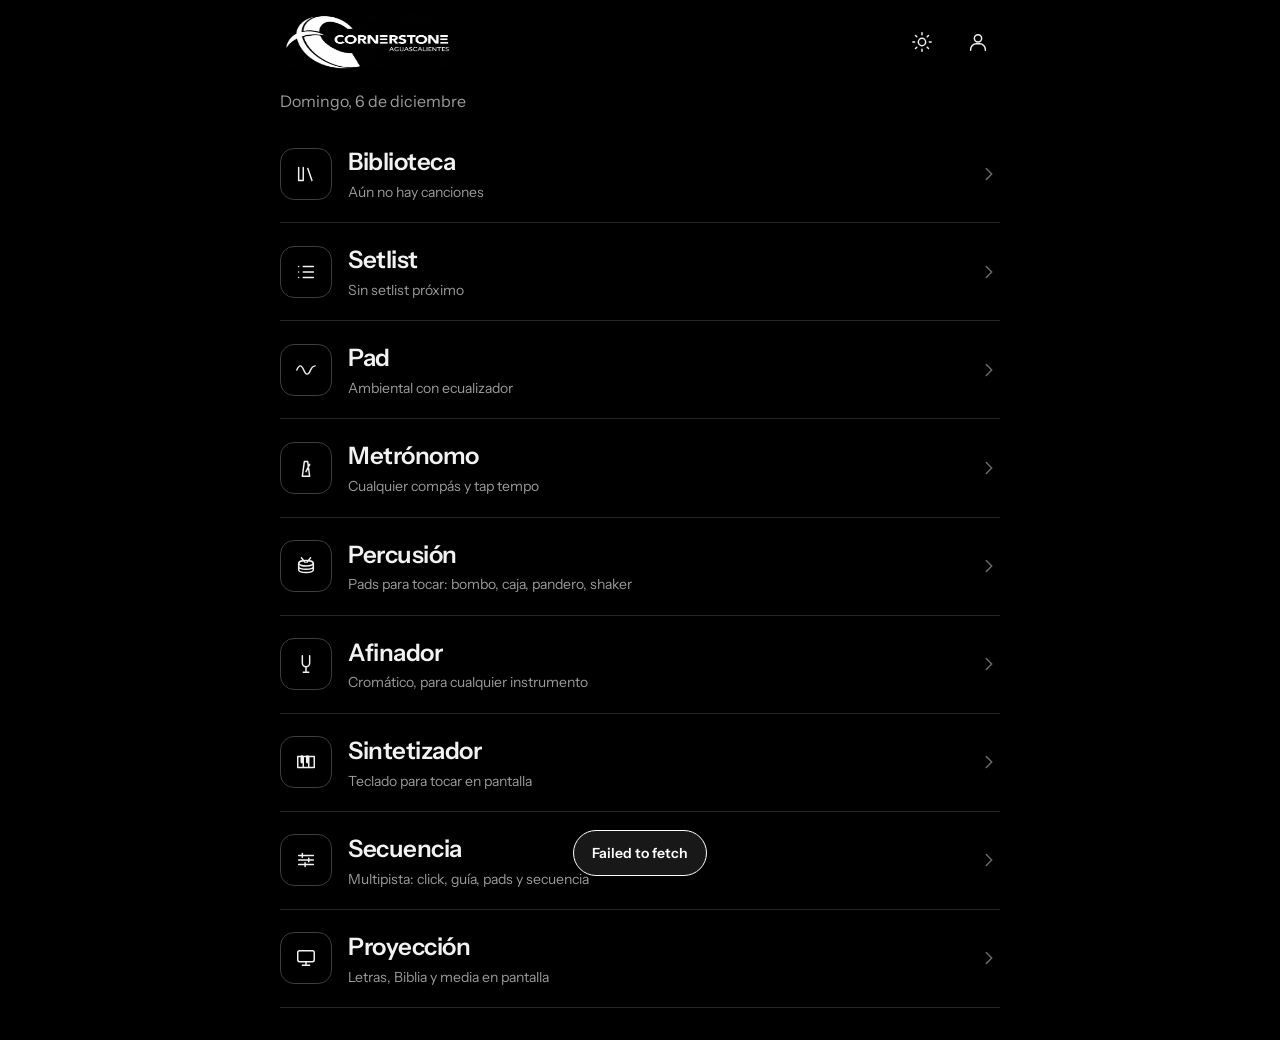
==== commit 95a84dd0: "Update index.html" ====
--- a/index.html
+++ b/index.html
@@ -18,6 +18,8 @@
   <script src="theme.js"></script>
   <link rel="preload" as="image" href="logo_app_2.png">
   <link rel="stylesheet" href="styles.css">
+  <link rel="stylesheet" href="proyeccion.css">
+  <link rel="manifest" href="manifest.webmanifest">
 
   <!-- El orden importa -->
   <script src="music.js" defer></script>
@@ -31,6 +33,9 @@
   <script src="synth.js" defer></script>
   <script src="pitchshift.js" defer></script>
   <script src="multitrack.js" defer></script>
+  <script src="proy-core.js" defer></script>
+  <script src="proy-render.js" defer></script>
+  <script src="proy-operator.js" defer></script>
   <script src="setlist.js" defer></script>
 </head>
 <body class="on-home">
@@ -67,6 +72,7 @@
       <symbol id="i-tuner" viewBox="0 0 24 24"><path d="M8 3v8a4 4 0 0 0 8 0V3M12 15v6M9 21h6"/></symbol>
       <symbol id="i-drum" viewBox="0 0 24 24"><ellipse cx="12" cy="9" rx="8" ry="3"/><path d="M4 9v7c0 1.7 3.6 3 8 3s8-1.3 8-3V9M4 12.5c0 1.7 3.6 3 8 3s8-1.3 8-3M7 3l4 5M17 3l-4 5"/></symbol>
       <symbol id="i-pause" viewBox="0 0 24 24"><path d="M8 5v14M16 5v14" stroke-width="3"/></symbol>
+      <symbol id="i-projection" viewBox="0 0 24 24"><rect x="3" y="4" width="18" height="12" rx="2"/><path d="M8 20h8M12 16v4"/></symbol>
       <symbol id="i-multi" viewBox="0 0 24 24"><path d="M4 7h16M4 12h16M4 17h16M8 5v4M15 10v4M11 15v4"/></symbol>
       <symbol id="i-keys" viewBox="0 0 24 24"><path d="M3 6h18v12H3zM9 6v12M15 6v12"/><path d="M7.5 6v6M13.5 6v6" stroke-width="3"/></symbol>
     </defs>
@@ -102,6 +108,9 @@
       </button>
       <button class="nav-btn" data-view="tools">
         <svg class="i"><use href="#i-tools"/></svg><span>Herramientas</span>
+      </button>
+      <button class="nav-btn" data-view="projection">
+        <svg class="i"><use href="#i-projection"/></svg><span>Proyección</span>
       </button>
     </nav>
 
@@ -149,6 +158,11 @@
           <button class="menu-item" data-go="tools" data-focus="tool-multi">
             <span class="menu-ico"><svg class="i"><use href="#i-multi"/></svg></span>
             <span class="menu-text"><span class="menu-title">Secuencia</span><span class="menu-sub">Multipista: click, guía, pads y secuencia</span></span>
+            <svg class="i chev"><use href="#i-chevron"/></svg>
+          </button>
+          <button class="menu-item" data-go="projection">
+            <span class="menu-ico"><svg class="i"><use href="#i-projection"/></svg></span>
+            <span class="menu-text"><span class="menu-title">Proyección</span><span class="menu-sub">Letras, Biblia y media en pantalla</span></span>
             <svg class="i chev"><use href="#i-chevron"/></svg>
           </button>
         </div>
@@ -355,6 +369,8 @@
           </div>
 
           <p id="mt-status" class="mt-status" role="status"></p>
+          <p id="mt-next" class="mt-status" role="status"></p>
+          <label class="mt-check"><input id="mt-preload" type="checkbox" checked> Precargar la siguiente canción del setlist</label>
 
           <div class="mt-transport">
             <button id="mt-play" class="mt-btn" type="button" aria-pressed="false" disabled><svg class="i"><use href="#i-play"/></svg>Play</button>
@@ -382,6 +398,11 @@
           </div>
         </div>
 
+      </section>
+
+      <!-- PROYECCIÓN EN VIVO (consola del operador; la interfaz la construye proy-operator.js) -->
+      <section id="projection-view" class="view" aria-labelledby="view-title">
+        <div id="proy-root"></div>
       </section>
     </main>
   </div>
@@ -467,6 +488,16 @@
           <select id="song-ts"></select>
         </label>
       </div>
+      <label class="field">
+        <span>Secuencia (enlace de archive.org)</span>
+        <input id="song-seq" type="text" inputmode="url" autocapitalize="off" autocomplete="off" spellcheck="false" placeholder="https://archive.org/details/bautizados_en_fuego">
+        <small>Pega el enlace del item donde subiste las pistas. Déjalo vacío si la canción no tiene secuencia.</small>
+      </label>
+      <label class="field">
+        <span>Pistas que no se cargan (opcional)</span>
+        <input id="song-seq-skip" type="text" maxlength="500" autocomplete="off" placeholder="EG 4, EG 5, Keys 3">
+        <small>Nombres de archivo sin .mp3, separados por comas. Sirve para no gastar memoria del celular.</small>
+      </label>
       <label class="field">
         <span>Letra con acordes</span>
         <textarea id="song-lyrics" rows="12" wrap="off" spellcheck="false" placeholder="[Intro]&#10;C   Am   F   G&#10;&#10;[Verso 1]&#10;C        Am     F&#10;Grande es el Señor&#10;G          C     Am&#10;Y muy digno de loar"></textarea>
--- a/styles.css
+++ b/styles.css
@@ -575,3 +575,7 @@
 .mt-pitch button { width: 48px; min-height: 48px; border: 1px solid var(--line-2); border-radius: 12px; font-size: 22px; font-weight: 700; }
 .mt-pitch button:active { background: var(--s2); }
 .mt-pitch-text { flex: 1; text-align: center; font-size: 15px; font-weight: 600; font-variant-numeric: tabular-nums; }
+
+/* Precarga de la siguiente canción */
+.mt-check { display: flex; align-items: center; gap: 10px; margin-top: 10px; font-size: 14px; color: var(--muted); }
+.mt-check input { width: 20px; height: 20px; }
--- a/proyeccion.css
+++ b/proyeccion.css
@@ -0,0 +1,178 @@
+/* ============================================================
+   PROYECCION.CSS
+   1) Salida (pantalla, lower third, escenario): la usan salida.html y los monitores del operador
+   2) Consola del operador (vista "Proyección" de la app)
+   ============================================================ */
+
+/* ---------- 1) Salida ---------- */
+.pr-root {
+  position: relative; overflow: hidden; width: 100%; height: 100%;
+  background: #000; color: #fff; container-type: size;
+  font-family: var(--pr-font, system-ui, -apple-system, "Segoe UI", Roboto, Arial, sans-serif);
+}
+.pr-bg { position: absolute; inset: 0; transition: filter .3s ease; }
+.pr-bgl { position: absolute; inset: 0; opacity: 0; transition: opacity .6s ease; background-size: cover; background-position: center; background-repeat: no-repeat; }
+.pr-bgl.on { opacity: 1; }
+.pr-bgl video { width: 100%; height: 100%; object-fit: cover; display: block; }
+.pr-dim { position: absolute; inset: 0; background: #000; opacity: 0; pointer-events: none; transition: opacity .3s ease; }
+
+/* Capa de texto: dos capas que se funden entre diapositivas. El tamaño de letra lo calcula JS para que quepa. */
+.pr-txt {
+  position: absolute; inset: 7% 8%; display: flex; align-items: center; justify-content: center;
+  opacity: 0; transition: opacity .3s ease;
+  font-weight: var(--pr-weight, 700); color: var(--pr-color, #fff); text-align: var(--pr-align, center);
+  text-shadow: var(--pr-shadow, none); text-transform: var(--pr-upper, none); line-height: 1.22;
+}
+.pr-txt.on { opacity: 1; }
+.pr-in { width: 100%; }
+.pr-vtext p { margin: 0; }
+.pr-vref { font-size: .5em; font-weight: 600; opacity: .85; margin-top: .4em; letter-spacing: .02em; }
+.pr-bible.pr-two.pr-stack .pr-ver + .pr-ver { margin-top: .7em; padding-top: .5em; border-top: 1px solid rgba(255,255,255,.28); }
+.pr-bible.pr-two.pr-split { display: grid; grid-template-columns: 1fr 1fr; gap: 4%; align-items: start; }
+.pr-bible.pr-two.pr-split .pr-ver + .pr-ver { border-left: 1px solid rgba(255,255,255,.28); padding-left: 4%; }
+
+.pr-logo { position: absolute; inset: 0; background: #000; display: flex; align-items: center; justify-content: center; opacity: 0; transition: opacity .5s ease; pointer-events: none; }
+.pr-logo.on { opacity: 1; }
+.pr-logo img { max-width: 70%; max-height: 70%; object-fit: contain; }
+
+.pr-cd { position: absolute; inset: 0; display: flex; flex-direction: column; align-items: center; justify-content: center; gap: 2cqmin; background: rgba(0,0,0,.72); opacity: 0; transition: opacity .4s ease; pointer-events: none; }
+.pr-cd.on { opacity: 1; }
+.pr-cd-l { font-size: 6cqmin; font-weight: 600; opacity: .9; text-shadow: 0 .05em .15em rgba(0,0,0,.8); }
+.pr-cd-t { font-size: 26cqmin; font-weight: 800; font-variant-numeric: tabular-nums; line-height: 1; text-shadow: 0 .04em .12em rgba(0,0,0,.8); }
+
+/* Pantalla negra: transición suave */
+.pr-black { position: absolute; inset: 0; background: #000; opacity: 0; transition: opacity .7s ease; pointer-events: none; }
+.pr-black.on { opacity: 1; }
+
+/* Lower third (OBS): fondo transparente o croma; el texto va en el tercio inferior con contorno y sombra */
+.pr-lower { background: transparent; }
+.pr-lower .pr-bg, .pr-lower .pr-dim, .pr-lower .pr-logo, .pr-lower .pr-cd, .pr-lower .pr-black { display: none; }
+.pr-lower .pr-txt {
+  inset: auto 6% 5% 6%; height: 30%; align-items: flex-end;
+  -webkit-text-stroke: .035em rgba(0,0,0,.9); paint-order: stroke fill;
+  text-shadow: 0 .06em .18em rgba(0,0,0,.9), 0 0 .4em rgba(0,0,0,.7);
+}
+
+/* Vista de escenario: fondo negro, letras grandes, diapositiva actual, siguiente y reloj */
+.pr-escenario { background: #000; color: #fff; display: grid; grid-template-rows: auto 1fr 27%; gap: 2cqmin; padding: 2.5cqmin 4cqmin; }
+.ps-top { display: flex; justify-content: space-between; align-items: center; gap: 2cqmin; font-size: 4.5cqmin; color: #9a9a9a; }
+.ps-badge { color: #ff5d5d; font-weight: 700; letter-spacing: .05em; min-width: 20cqmin; }
+.ps-cd { flex: 1; text-align: center; color: #ffd166; font-variant-numeric: tabular-nums; }
+.ps-clock { color: #fff; font-variant-numeric: tabular-nums; font-weight: 600; }
+.ps-cur { display: flex; flex-direction: column; min-height: 0; }
+.ps-lab { font-size: 3.6cqmin; color: #bbb; border-left: 1cqmin solid transparent; padding-left: 1.6cqmin; margin-bottom: 1.2cqmin; }
+.ps-body, .ps-nbody { flex: 1; min-height: 0; display: flex; align-items: center; justify-content: center; text-align: center; line-height: 1.2; }
+.ps-body { font-weight: 700; }
+.ps-nxt { border-top: 1px solid #333; padding-top: 1.5cqmin; display: flex; flex-direction: column; min-height: 0; color: #9a9a9a; }
+.ps-nlab { font-size: 3cqmin; letter-spacing: .15em; margin-bottom: .6cqmin; }
+.ps-nbody { font-weight: 600; }
+.ps-msg { position: absolute; left: 0; right: 0; bottom: 0; background: #b42318; color: #fff; text-align: center; font-size: 5cqmin; font-weight: 700; padding: 1.2cqmin; display: none; }
+
+/* ---------- 2) Consola del operador ---------- */
+@media (min-width: 900px) {
+  body.on-projection .shell { max-width: none; padding-right: 24px; }
+  body.on-projection .content, body.on-projection .topbar { max-width: none; }
+}
+
+.pj { display: flex; flex-direction: column; gap: 10px; padding-bottom: 40px; }
+.pj button { cursor: pointer; }
+.pj-bar, .pj-quick { display: flex; flex-wrap: wrap; align-items: center; gap: 8px; }
+.pj-grow { flex: 1; }
+.pj-sep { width: 1px; height: 26px; background: var(--line-2); margin: 0 4px; }
+.pj-clock { font-size: 22px; font-weight: 700; font-variant-numeric: tabular-nums; min-width: 64px; }
+.pj-outs { font-size: 12px; color: var(--muted); border: 1px solid var(--line-2); border-radius: 999px; padding: 5px 11px; }
+.pj-outs.on { color: #3fb950; border-color: #3fb950; }
+
+.pj-btn { min-height: 40px; padding: 0 14px; border: 1px solid var(--line-2); border-radius: 10px; background: var(--s1); color: var(--fg); font-weight: 600; font-size: 13px; }
+.pj-btn.sm { min-height: 34px; padding: 0 10px; font-size: 12px; }
+.pj-btn.block { width: 100%; margin-top: 6px; }
+.pj-btn.primary, .pj-btn.on { background: var(--white); color: var(--bg); border-color: var(--white); }
+.pj-btn.danger.on { background: #e5484d; border-color: #e5484d; color: #fff; }
+.pj-btn.danger { color: #ff6b6b; }
+.pj-btn:active { background: var(--s2); }
+.pj-btn kbd, .pj-help kbd { font: inherit; font-size: 10px; padding: 1px 5px; border: 1px solid currentColor; border-radius: 4px; opacity: .65; margin-left: 4px; }
+.pj-help kbd { margin: 0 1px; }
+
+.pj-in { width: 100%; min-height: 36px; padding: 6px 9px; background: var(--bg); color: var(--fg); border: 1px solid var(--line-2); border-radius: 9px; font: inherit; font-size: 13px; box-sizing: border-box; }
+.pj-in.sm { width: 64px; }
+textarea.pj-in { resize: vertical; line-height: 1.35; }
+input[type="color"].pj-in { padding: 2px; height: 36px; }
+.pj-inl, .pj-chk { display: flex; align-items: center; gap: 8px; font-size: 13px; color: var(--muted); }
+.pj-chk input { width: 18px; height: 18px; }
+.pj-fld { display: flex; flex-direction: column; gap: 4px; font-size: 12px; color: var(--muted); margin-top: 8px; flex: 1; min-width: 0; }
+.pj-row { display: flex; gap: 8px; align-items: flex-end; margin-top: 8px; flex-wrap: wrap; }
+.pj-row > .pj-in { flex: 1; min-width: 0; }
+.pj-grid2 { display: grid; grid-template-columns: 1fr 1fr; gap: 8px; align-items: end; }
+.pj-h { font-size: 12px; font-weight: 700; letter-spacing: .06em; text-transform: uppercase; color: var(--muted); margin: 10px 0 6px; display: flex; align-items: center; gap: 8px; justify-content: space-between; }
+.pj-h small { text-transform: none; letter-spacing: 0; font-weight: 500; }
+.pj-help { font-size: 12px; color: var(--dim); line-height: 1.45; margin: 8px 0 0; }
+.pj-help.bad { color: #ff6b6b; }
+.pj-empty { font-size: 13px; color: var(--dim); padding: 12px 4px; list-style: none; }
+
+.pj-grid { display: grid; grid-template-columns: 270px minmax(0, 1fr) 350px; gap: 12px; align-items: start; }
+@media (max-width: 1150px) { .pj-grid { grid-template-columns: 1fr; } }
+.pj-col { background: var(--s1); border: 1px solid var(--line); border-radius: 14px; padding: 12px; min-width: 0; }
+
+/* Orden del servicio */
+.pj-items { list-style: none; margin: 10px 0 0; padding: 0; display: flex; flex-direction: column; gap: 5px; max-height: 52vh; overflow: auto; }
+.pj-item { display: grid; grid-template-columns: auto 1fr auto; align-items: center; gap: 6px; padding: 7px 8px; border: 1px solid var(--line-2); border-radius: 10px; background: var(--bg); cursor: pointer; }
+.pj-item.sel { border-color: var(--fg); }
+.pj-item.live { border-color: #e5484d; box-shadow: inset 3px 0 0 #e5484d; }
+.pj-item-t { font-size: 13px; font-weight: 600; overflow: hidden; text-overflow: ellipsis; white-space: nowrap; }
+.pj-item-n { font-size: 11px; color: var(--dim); display: none; }
+.pj-item-b { display: flex; gap: 2px; grid-column: 1 / -1; justify-content: flex-end; opacity: .75; }
+.pj-item-b button, .pj-song-b button { min-width: 30px; min-height: 28px; border: 1px solid var(--line-2); border-radius: 7px; background: transparent; color: var(--fg); font-size: 12px; }
+.pj-type { font-size: 10px; font-weight: 700; padding: 2px 6px; border-radius: 5px; background: var(--s2); color: var(--muted); text-transform: uppercase; letter-spacing: .04em; }
+.pj-type.t-song { color: #6e9bff; } .pj-type.t-bible { color: #2bd4b9; } .pj-type.t-text { color: #ffb224; } .pj-type.t-media { color: #b57edc; }
+.pj-add { margin-top: 10px; font-size: 13px; }
+.pj-add summary { cursor: pointer; color: var(--muted); padding: 6px 0; }
+.pj-add .pj-in { margin-top: 6px; }
+
+/* Monitores */
+.pj-mons { display: grid; grid-template-columns: 1fr 1fr; gap: 10px; }
+.pj-mon-t { font-size: 11px; font-weight: 700; letter-spacing: .08em; color: var(--muted); margin-bottom: 4px; }
+.pj-mon-t.live { color: #e5484d; }
+.pj-mon { position: relative; width: 100%; aspect-ratio: 16 / 9; border: 2px solid var(--line-2); border-radius: 8px; overflow: hidden; background: #000; }
+.pj-mon.live { border-color: #e5484d; }
+.pj-edit { margin-top: 8px; padding: 6px 0; }
+.pj-edit .pj-in { margin-bottom: 6px; }
+
+/* Diapositivas */
+.pj-slides { display: grid; grid-template-columns: repeat(auto-fill, minmax(200px, 1fr)); gap: 8px; }
+.pj-slide { position: relative; text-align: left; display: flex; flex-direction: column; gap: 4px; min-height: 92px; padding: 8px 10px 8px 12px; border: 1px solid var(--line-2); border-left: 6px solid var(--c, #666); border-radius: 10px; background: var(--bg); color: var(--fg); }
+.pj-slide.live { outline: 2px solid #e5484d; background: var(--s2); }
+.pj-slide.picked { outline: 2px dashed #3fb950; }
+.pj-slide-l { font-size: 11px; font-weight: 700; color: var(--c); }
+.pj-slide-n { position: absolute; top: 6px; right: 8px; font-size: 10px; color: var(--dim); }
+.pj-slide-t { font-size: 13px; line-height: 1.3; white-space: pre-line; display: -webkit-box; -webkit-line-clamp: 4; -webkit-box-orient: vertical; overflow: hidden; }
+
+/* Pestañas y listas de la derecha */
+.pj-tabs { display: flex; gap: 4px; flex-wrap: wrap; margin-bottom: 8px; }
+.pj-tab { min-height: 34px; padding: 0 10px; border: 1px solid var(--line-2); border-radius: 8px; background: transparent; color: var(--muted); font-size: 12px; font-weight: 600; }
+.pj-tab.on { background: var(--white); color: var(--bg); border-color: var(--white); }
+.pj-panel[hidden] { display: none; }
+.pj-list { list-style: none; margin: 8px 0 0; padding: 0; display: flex; flex-direction: column; gap: 4px; max-height: 50vh; overflow: auto; }
+.pj-song { display: flex; align-items: center; gap: 6px; padding: 6px 8px; border: 1px solid var(--line-2); border-radius: 9px; background: var(--bg); cursor: pointer; }
+.pj-song-t { flex: 1; min-width: 0; font-size: 13px; overflow: hidden; text-overflow: ellipsis; white-space: nowrap; }
+#pj-bible-results .pj-song-t { white-space: normal; display: -webkit-box; -webkit-line-clamp: 3; -webkit-box-orient: vertical; }
+.pj-song-b { display: flex; gap: 3px; }
+.pj-tag { font-size: 10px; padding: 2px 6px; border-radius: 5px; background: var(--s2); color: var(--muted); font-weight: 700; }
+.pj-tag.library { color: #6e9bff; }
+
+/* Media */
+.pj-drop { border: 2px dashed var(--line-2); border-radius: 12px; padding: 16px; text-align: center; font-size: 13px; color: var(--muted); }
+.pj-drop.over { border-color: var(--fg); background: var(--s2); }
+.pj-drop .pj-btn { margin-top: 8px; }
+.pj-thumbs { display: grid; grid-template-columns: repeat(auto-fill, minmax(100px, 1fr)); gap: 8px; margin-top: 10px; }
+.pj-thumb { border: 1px solid var(--line-2); border-radius: 10px; overflow: hidden; background: var(--bg); }
+.pj-thumb-img { position: relative; aspect-ratio: 16 / 9; background: #111 center / cover no-repeat; }
+.pj-play { position: absolute; inset: 0; display: flex; align-items: center; justify-content: center; color: #fff; font-size: 20px; text-shadow: 0 1px 6px #000; }
+.pj-thumb-n { font-size: 11px; padding: 4px 6px 0; overflow: hidden; text-overflow: ellipsis; white-space: nowrap; }
+.pj-thumb-b { display: flex; flex-wrap: wrap; gap: 3px; padding: 4px 5px 6px; }
+.pj-thumb-b button { flex: 1; min-width: 40px; min-height: 28px; border: 1px solid var(--line-2); border-radius: 6px; background: transparent; color: var(--fg); font-size: 11px; }
+.pj-thumb-b button.on { background: var(--white); color: var(--bg); border-color: var(--white); }
+
+/* Diálogo de canción */
+.pj-dlg { width: min(640px, 94vw); border: 1px solid var(--line-2); border-radius: 14px; background: var(--s1); color: var(--fg); padding: 16px; }
+.pj-dlg::backdrop { background: rgba(0,0,0,.6); }
+.pj-dlg .pj-in { margin-top: 8px; }
